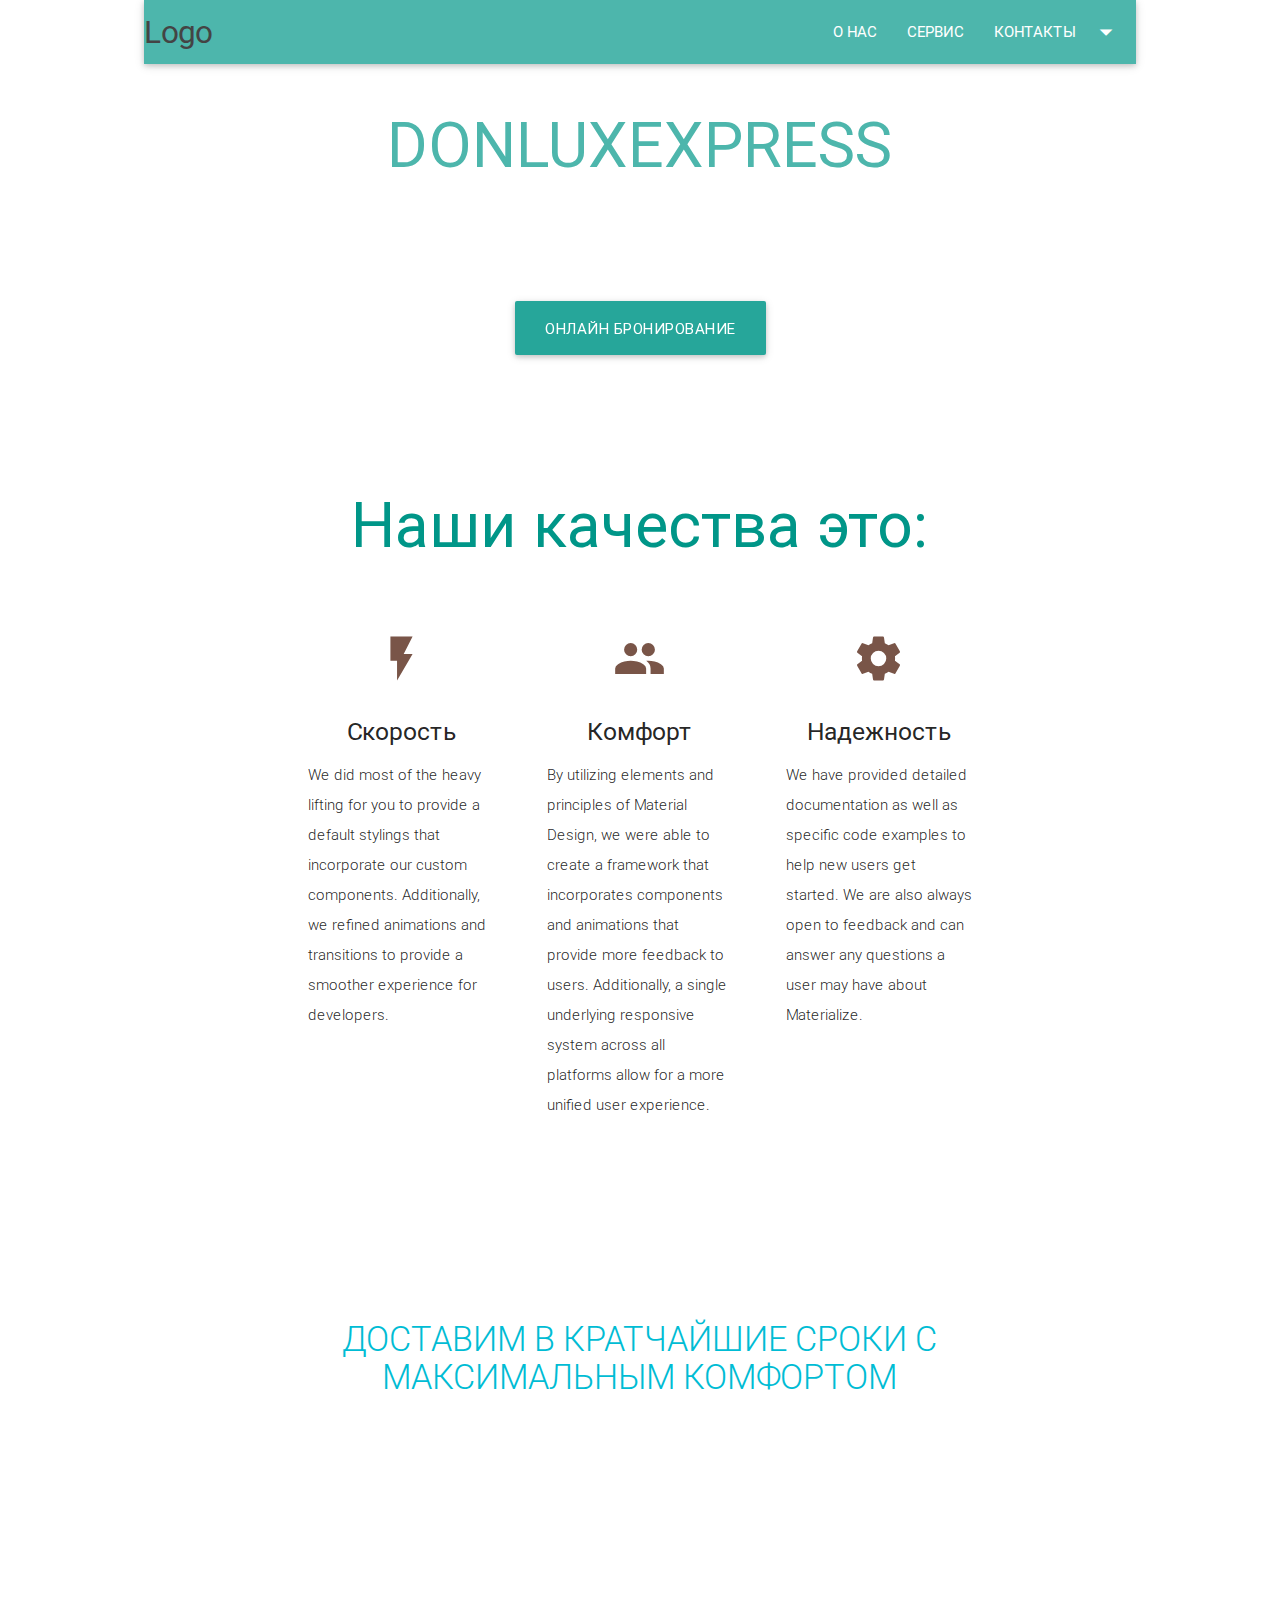
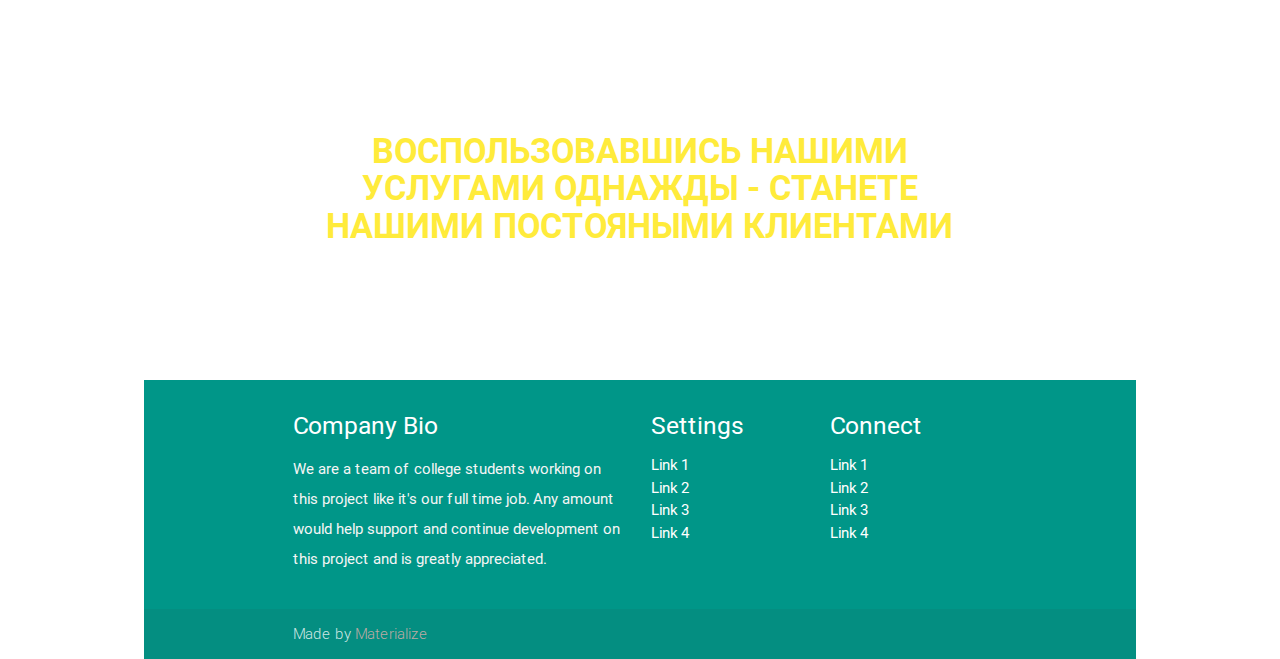
==== index.html @ cc069a34 "First commit" ====
<!DOCTYPE html>
<!DOCTYPE html>
<html lang="en">
<head>
  <meta http-equiv="Content-Type" content="text/html; charset=UTF-8"/>
  <meta name="viewport" content="width=device-width, initial-scale=1, maximum-scale=1.0, user-scalable=no"/>
  <title>Parallax Template - Materialize</title>

  <!-- CSS  -->
  <link href="https://fonts.googleapis.com/icon?family=Material+Icons" rel="stylesheet">
  <link href="css/materialize.css" type="text/css" rel="stylesheet" media="screen,projection"/>
  <link href="css/style.css" type="text/css" rel="stylesheet" media="screen,projection"/>
</head>
<body>
  <!-- Dropdown Structure -->
<ul id="dropdown1" class="dropdown-content">
  <li><a href="#!">Заказать звонок</a></li>
  <li><a href="#!">Наши контакты</a></li>
  <li class="divider"></li>
  <li><a href="#!">Наш оффис</a></li>
</ul>
<nav class="teal lighten-2">
  <div class="nav-wrapper">
    <a href="#!" class="brand-logo">Logo</a>
    <ul class="right hide-on-med-and-down">
      <li><a class="white-text" href="sass.html">О НАС</a></li>
      <li><a class="white-text" href="badges.html">СЕРВИС</a></li>
      <!-- Dropdown Trigger -->
      <li><a class="dropdown-button white-text" href="#!" data-activates="dropdown1">КОНТАКТЫ<i class="material-icons right">arrow_drop_down</i></a></li>
    </ul>
  </div>
</nav>

  <div id="index-banner" class="parallax-container">
    <div class="section no-pad-bot">
      <div class="container">
        <br><br>
        <h1 class="header center teal-text text-lighten-2">DONLUXEXPRESS</h1>
        <div class="row center">
          <h5 class="header col s12 light">
Комфортабельные пассажирские перевозки В Россию  из Донецка</h5>
        </div>
        <div class="row center">
          <a href="#" class="btn-large waves-effect waves-light teal lighten-1">ОНЛАЙН БРОНИРОВАНИЕ</a>
        </div>
        <br><br>

      </div>
    </div>
    <div class="parallax"><video id="video" muted autoplay loop  width="100%">
                            <source src="video/Пассажирские перевозки в Минске, Беларуси от BELBUS.mp4">
                        </video>
        </div>
    </div>


  <div class="container">
    <div class="section">
    <div class="row">
        <h1 class="center-align teal-text">Наши качества это:</h1>
    </div>

      <!--   Icon Section   -->
      <div class="row">
        <div class="col s12 m4 iconEff" >
          <div class="icon-block">
            <h2 class="center brown-text"><i class="material-icons">flash_on</i></h2>
            <h5 class="center">Скорость</h5>

            <p class="light">We did most of the heavy lifting for you to provide a default stylings that incorporate our custom components. Additionally, we refined animations and transitions to provide a smoother experience for developers.</p>
          </div>
        </div>

        <div class="col s12 m4 iconEff">
          <div class="icon-block">
            <h2 class="center brown-text"><i class="material-icons">group</i></h2>
            <h5 class="center">Комфорт</h5>

            <p class="light">By utilizing elements and principles of Material Design, we were able to create a framework that incorporates components and animations that provide more feedback to users. Additionally, a single underlying responsive system across all platforms allow for a more unified user experience.</p>
          </div>
        </div>

        <div class="col s12 m4 iconEff">
          <div class="icon-block">
            <h2 class="center brown-text"><i class="material-icons">settings</i></h2>
            <h5 class="center">Надежность</h5>

            <p class="light">We have provided detailed documentation as well as specific code examples to help new users get started. We are also always open to feedback and can answer any questions a user may have about Materialize.</p>
          </div>
        </div>
      </div>

    </div>
  </div>


  <div class="parallax-container valign-wrapper">
    <div class="section no-pad-bot">
      <div class="container">
        <div class="row center">
          <h4 class="header col s12 light cyan-text darken-4">ДОСТАВИМ В КРАТЧАЙШИЕ СРОКИ С МАКСИМАЛЬНЫМ КОМФОРТОМ</h4>
        </div>
      </div>
    </div>
    
    <div class="parallax "><img class="it" src="img/Mercedes.jpg" height="555" width="1280" alt="Unsplashed background img 2"></div>
    
    </div>

  <div class="container">
    <div class="section">

      <div class="row ">
        <div class="col s12 center " id="cont">
          <h3><i class="mdi-content-send brown-text"></i></h3>
          <h4 id="test" class="teal-text">Свяжитесь с нами</h4>
          <p class="left-align light">Lorem ipsum dolor sit amet, consectetur adipiscing elit. Nullam scelerisque id nunc nec volutpat. Etiam pellentesque tristique arcu, non consequat magna fermentum ac. Cras ut ultricies eros. Maecenas eros justo, ullamcorper a sapien id, viverra ultrices eros. Morbi sem neque, posuere et pretium eget, bibendum sollicitudin lacus. Aliquam eleifend sollicitudin diam, eu mattis nisl maximus sed. Nulla imperdiet semper molestie. Morbi massa odio, condimentum sed ipsum ac, gravida ultrices erat. Nullam eget dignissim mauris, non tristique erat. Vestibulum ante ipsum primis in faucibus orci luctus et ultrices posuere cubilia Curae;</p>
        </div>
      </div>

    </div>
  </div>


  <div class="parallax-container valign-wrapper">
    <div class="section no-pad-bot">
      <div class="container">
        <div class="row center">
          <h4 class="boldText header col s12 light yellow-text">ВОСПОЛЬЗОВАВШИСЬ НАШИМИ УСЛУГАМИ ОДНАЖДЫ - СТАНЕТЕ НАШИМИ ПОСТОЯНЫМИ КЛИЕНТАМИ</h4>
        </div>
      </div>
    </div>
    <div class="parallax"><img class="it1" src="img/043.jpg" height="479" width="1094" alt="Unsplashed background img 3"></div>
  </div>

  <footer class="page-footer teal">
    <div class="container">
      <div class="row">
        <div class="col l6 s12">
          <h5 class="white-text">Company Bio</h5>
          <p class="grey-text text-lighten-4">We are a team of college students working on this project like it's our full time job. Any amount would help support and continue development on this project and is greatly appreciated.</p>


        </div>
        <div class="col l3 s12">
          <h5 class="white-text">Settings</h5>
          <ul>
            <li><a class="white-text" href="#!">Link 1</a></li>
            <li><a class="white-text" href="#!">Link 2</a></li>
            <li><a class="white-text" href="#!">Link 3</a></li>
            <li><a class="white-text" href="#!">Link 4</a></li>
          </ul>
        </div>
        <div class="col l3 s12">
          <h5 class="white-text">Connect</h5>
          <ul>
            <li><a class="white-text" href="#!">Link 1</a></li>
            <li><a class="white-text" href="#!">Link 2</a></li>
            <li><a class="white-text" href="#!">Link 3</a></li>
            <li><a class="white-text" href="#!">Link 4</a></li>
          </ul>
        </div>
      </div>
    </div>
    <div class="footer-copyright test">
      <div class="container">
      Made by <a class="brown-text text-lighten-3" href="http://materializecss.com">Materialize</a>
      </div>
    </div>
  </footer>


  <!--  Scripts-->
  <script src="https://ajax.googleapis.com/ajax/libs/jquery/2.1.3/jquery.min.js"></script>
  <script src="js/materialize.js"></script>
  <script src="js/init.js"></script>
    <script>
         var options = [
    // {selector: '#video', offset: 10, callback: 'Materialize.fadeInImage("#video")' },
    {selector: '.it1', offset: 700, callback: 'Materialize.fadeInImage(".it1")' },
    {selector: '#cont', offset: 100, callback: '$("#cont").slideDown(1000)' },
    {selector: '.it', offset: 400, callback: 'Materialize.fadeInImage(".it")' }
  ];
  Materialize.scrollFire(options);
    </script>
  </body>
</html>
---- css/style.css ----
/* Custom Stylesheet */
/**
 * Use this file to override Materialize files so you can update
 * the core Materialize files in the future
 *
 * Made By MaterializeCSS.com
 */
body{
  max-width: 992px;
  width: 100%;
  margin: 0 auto;
}
nav ul a,
nav .brand-logo {
  color: #444;
}

p {
  line-height: 2rem;
}

.button-collapse {
  color: #26a69a;
}
.boldText{
  font-weight: bold;
}
.parallax-container {
  min-height: 380px;
  line-height: 0;
  height: auto;
  color: rgba(255,255,255,.9);
}
  .parallax-container .section {
    width: 100%;
  }
img{
  opacity: 0;
}
/*video{
  opacity: 0;
}*/

@media only screen and (max-width : 992px) {
  .parallax-container .section {
    position: absolute;
    top: 40%;
  }
  #index-banner .section {
    top: 10%;
  }


}
#cont{
  display: none;
}
@media only screen and (max-width : 600px) {
  #index-banner .section {
    top: 0;
  }
}

.icon-block {
  padding: 0 15px;
}
.icon-block .material-icons {
  font-size: inherit;
}

footer.page-footer {
  margin: 0;
}
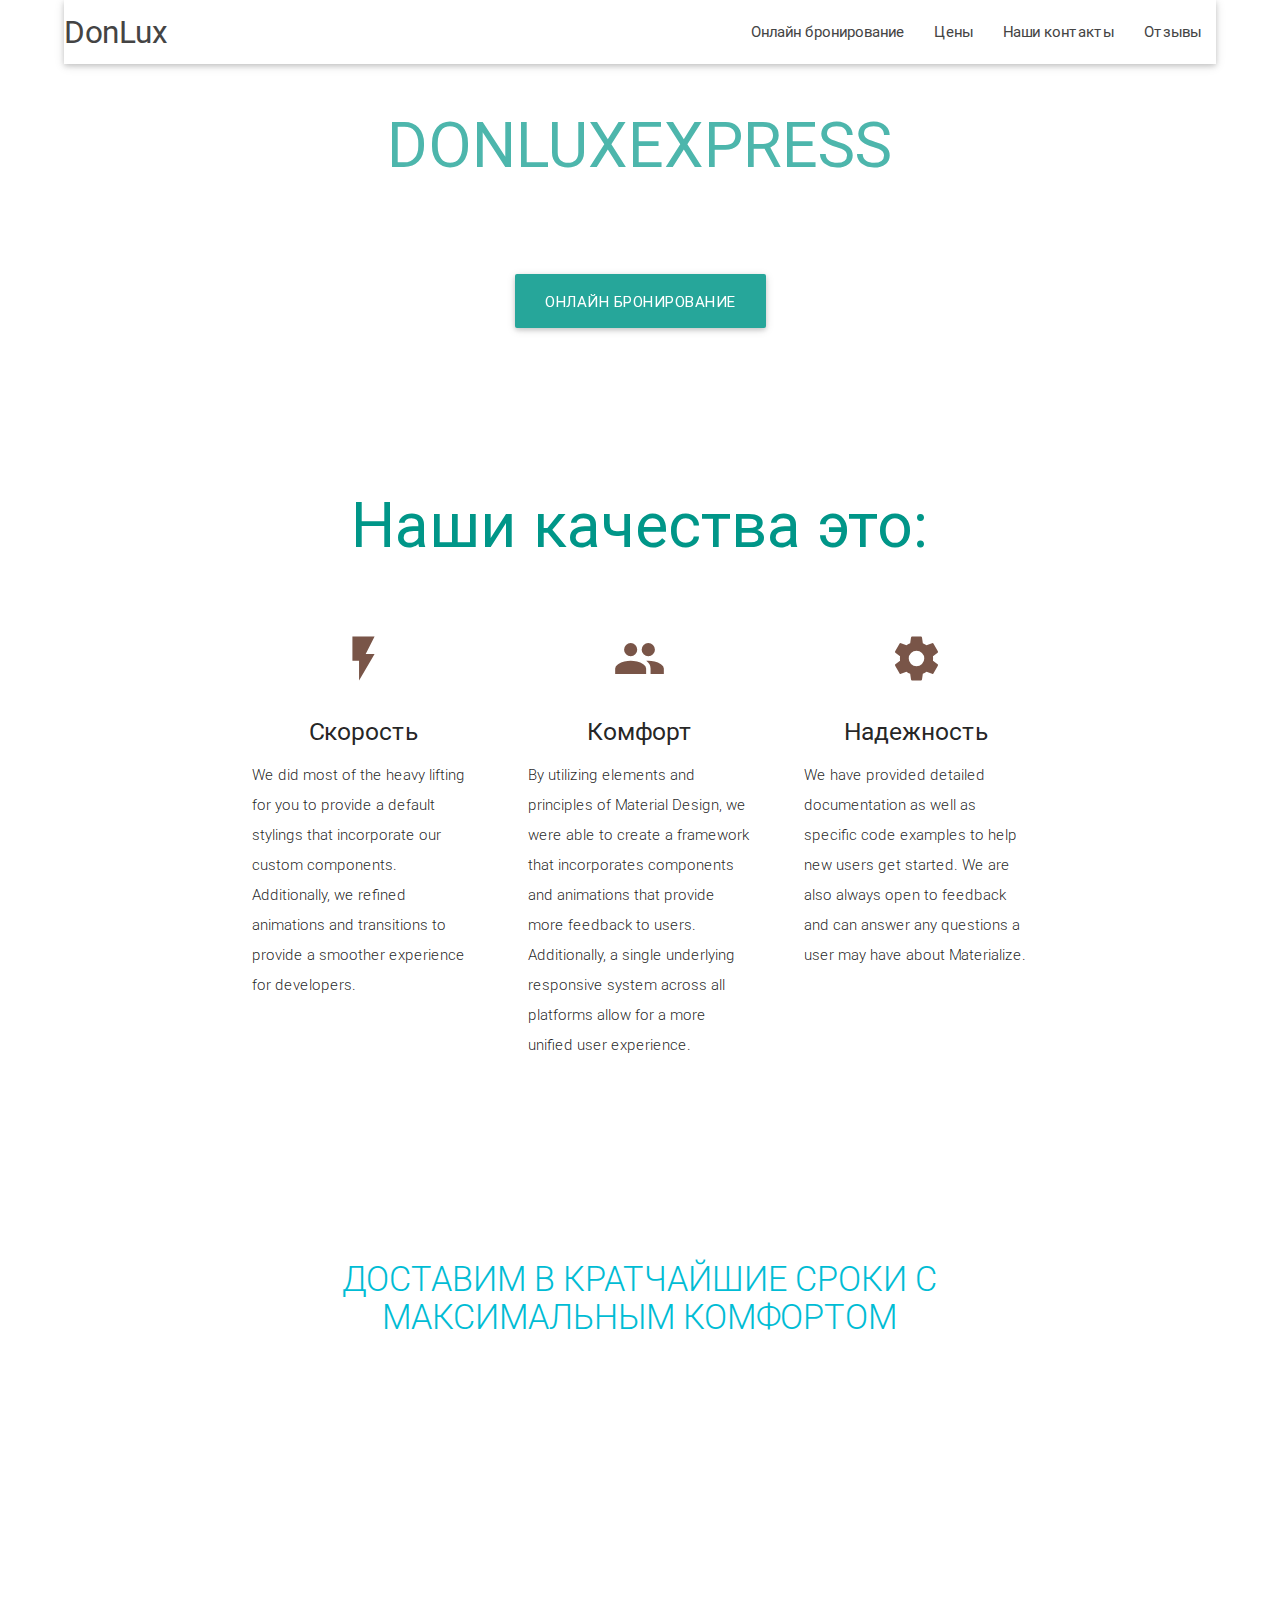
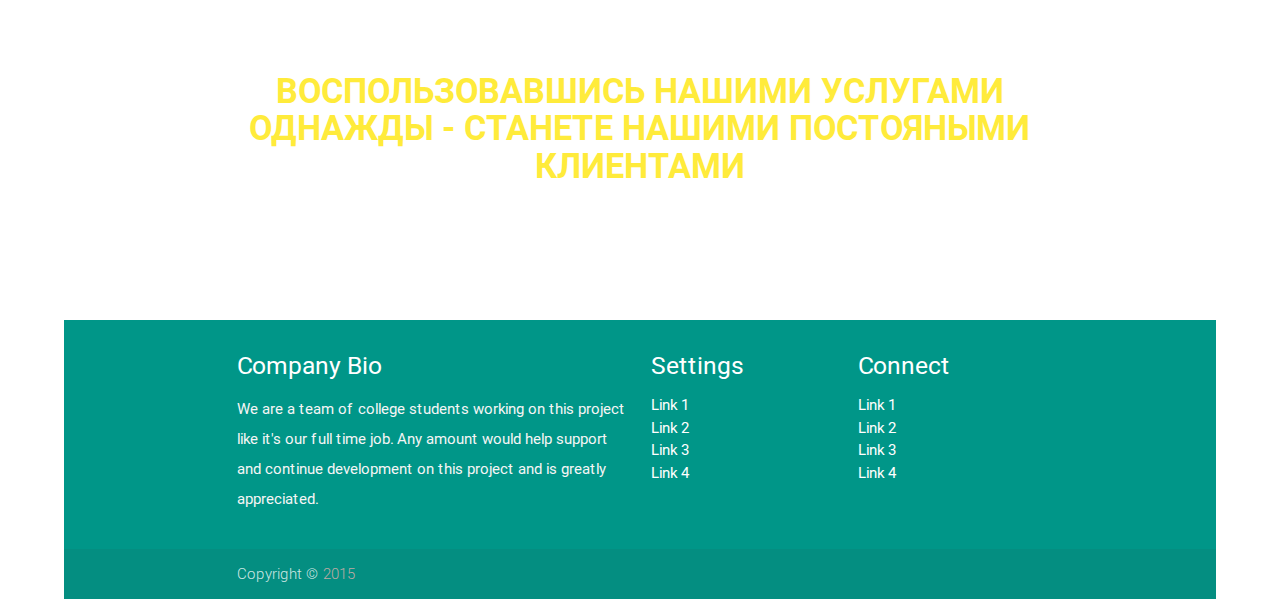
==== commit 637138a3: "fixed bags" ====
--- a/index.html
+++ b/index.html
@@ -1,4 +1,3 @@
-<!DOCTYPE html>
 <!DOCTYPE html>
 <html lang="en">
 <head>
@@ -11,25 +10,27 @@
   <link href="css/materialize.css" type="text/css" rel="stylesheet" media="screen,projection"/>
   <link href="css/style.css" type="text/css" rel="stylesheet" media="screen,projection"/>
 </head>
-<body>
+<body><div class="wrapper">
   <!-- Dropdown Structure -->
-<ul id="dropdown1" class="dropdown-content">
-  <li><a href="#!">Заказать звонок</a></li>
-  <li><a href="#!">Наши контакты</a></li>
-  <li class="divider"></li>
-  <li><a href="#!">Наш оффис</a></li>
-</ul>
-<nav class="teal lighten-2">
-  <div class="nav-wrapper">
-    <a href="#!" class="brand-logo">Logo</a>
-    <ul class="right hide-on-med-and-down">
-      <li><a class="white-text" href="sass.html">О НАС</a></li>
-      <li><a class="white-text" href="badges.html">СЕРВИС</a></li>
-      <!-- Dropdown Trigger -->
-      <li><a class="dropdown-button white-text" href="#!" data-activates="dropdown1">КОНТАКТЫ<i class="material-icons right">arrow_drop_down</i></a></li>
-    </ul>
-  </div>
-</nav>
+  <nav class="white" role="navigation">
+    <div class="nav-wrapper">
+      <a id="logo-container" href="#" class="brand-logo">DonLux</a>
+      <ul class="right hide-on-med-and-down">
+        <li><a href="#">Онлайн бронирование</a></li>
+        <li><a href="#">Цены</a></li>
+        <li><a href="#!">Наши контакты</a></li>
+        <li><a href="#">Отзывы</a></li>
+      </ul>
+
+      <ul id="nav-mobile" class="side-nav">
+        <li><a href="#">Онлайн бронирование</a></li>
+        <li><a href="#!">Наши контакты</a></li>
+        <li><a href="#">Цены</a></li>
+        <li><a href="#">Отзывы</a></li>
+      </ul>
+      <a href="#" data-activates="nav-mobile" class="button-collapse"><i class="material-icons">menu</i></a>
+    </div>
+  </nav>
 
   <div id="index-banner" class="parallax-container">
     <div class="section no-pad-bot">
@@ -164,24 +165,15 @@
     </div>
     <div class="footer-copyright test">
       <div class="container">
-      Made by <a class="brown-text text-lighten-3" href="http://materializecss.com">Materialize</a>
+      Copyright &copy; <span class="brown-text text-lighten-3">2015</span>
       </div>
     </div>
   </footer>
-
+</div>
 
   <!--  Scripts-->
   <script src="https://ajax.googleapis.com/ajax/libs/jquery/2.1.3/jquery.min.js"></script>
   <script src="js/materialize.js"></script>
   <script src="js/init.js"></script>
-    <script>
-         var options = [
-    // {selector: '#video', offset: 10, callback: 'Materialize.fadeInImage("#video")' },
-    {selector: '.it1', offset: 700, callback: 'Materialize.fadeInImage(".it1")' },
-    {selector: '#cont', offset: 100, callback: '$("#cont").slideDown(1000)' },
-    {selector: '.it', offset: 400, callback: 'Materialize.fadeInImage(".it")' }
-  ];
-  Materialize.scrollFire(options);
-    </script>
   </body>
 </html>
--- a/css/style.css
+++ b/css/style.css
@@ -5,11 +5,11 @@
  *
  * Made By MaterializeCSS.com
  */
-body{
-  max-width: 992px;
-  width: 100%;
+.wrapper{
+  max-width: 1200px;
   margin: 0 auto;
 }
+
 nav ul a,
 nav .brand-logo {
   color: #444;
@@ -34,12 +34,16 @@
   .parallax-container .section {
     width: 100%;
   }
+
 img{
   opacity: 0;
 }
-/*video{
-  opacity: 0;
-}*/
+
+@media only screen and (min-width : 993px) {
+  .wrapper{
+    width: 90%;
+  }
+}
 
 @media only screen and (max-width : 992px) {
   .parallax-container .section {
@@ -49,12 +53,16 @@
   #index-banner .section {
     top: 10%;
   }
-
+  .nav-wrapper{
+    margin-left: 5%;
+  }
 
 }
+
 #cont{
   display: none;
 }
+
 @media only screen and (max-width : 600px) {
   #index-banner .section {
     top: 0;
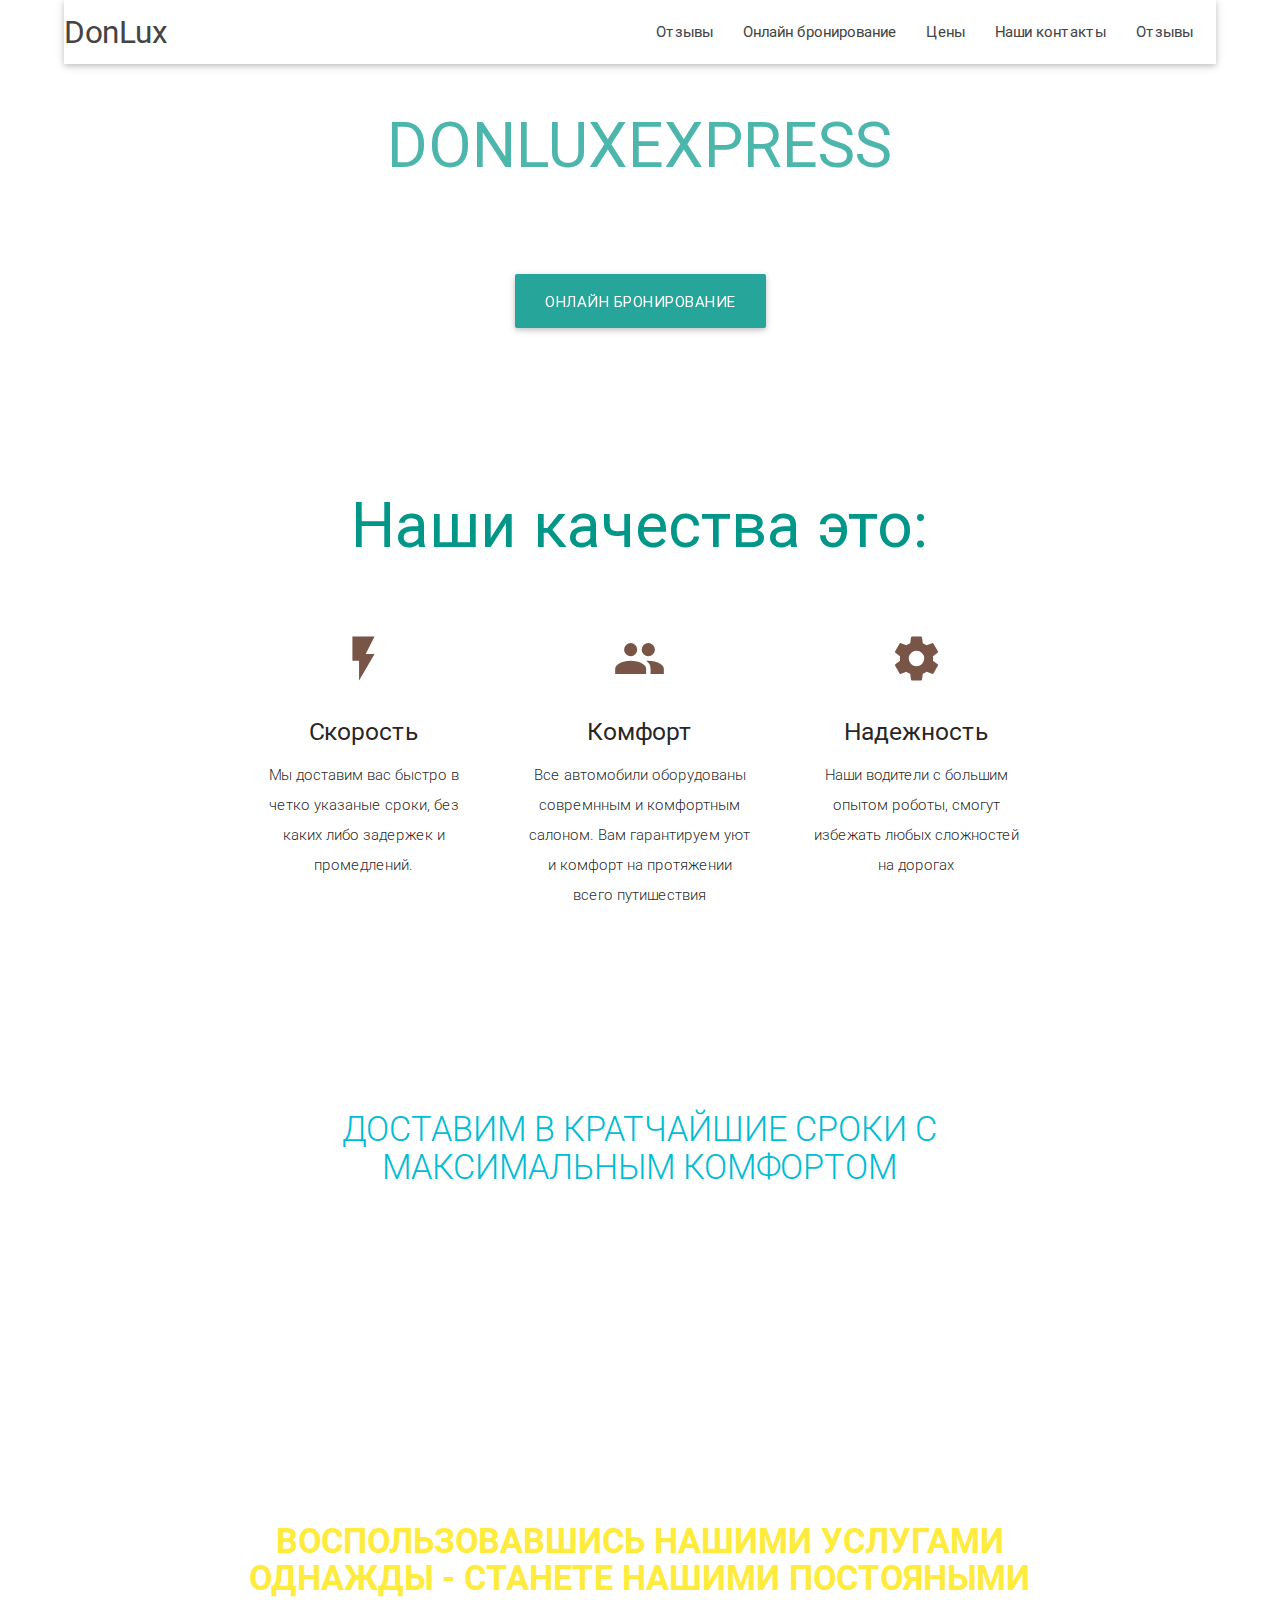
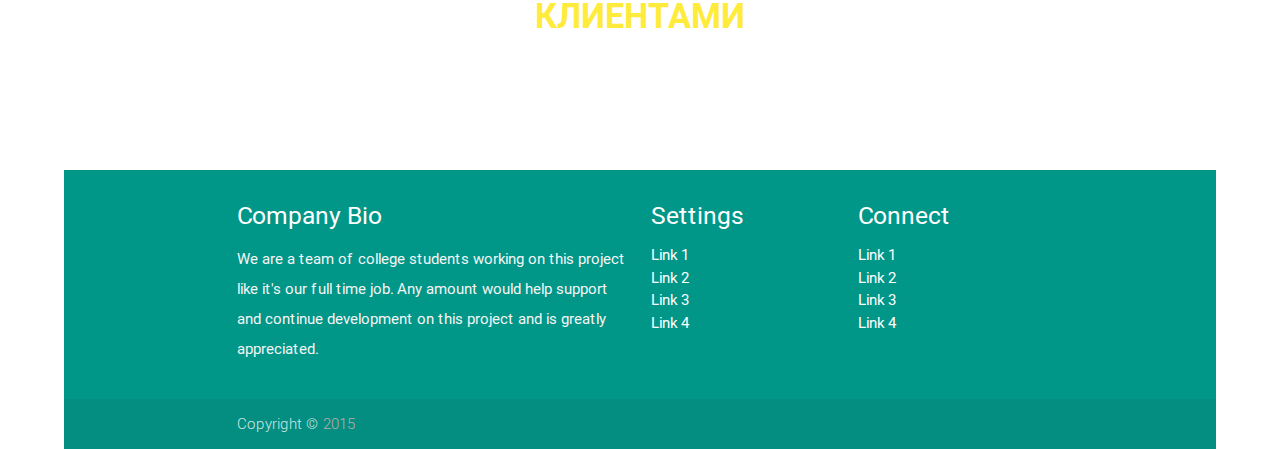
==== commit e6acbb1c: "Add reviews" ====
--- a/index.html
+++ b/index.html
@@ -3,7 +3,7 @@
 <head>
   <meta http-equiv="Content-Type" content="text/html; charset=UTF-8"/>
   <meta name="viewport" content="width=device-width, initial-scale=1, maximum-scale=1.0, user-scalable=no"/>
-  <title>Parallax Template - Materialize</title>
+  <title>DonLux</title>
 
   <!-- CSS  -->
   <link href="https://fonts.googleapis.com/icon?family=Material+Icons" rel="stylesheet">
@@ -16,13 +16,15 @@
     <div class="nav-wrapper">
       <a id="logo-container" href="#" class="brand-logo">DonLux</a>
       <ul class="right hide-on-med-and-down">
-        <li><a href="#">Онлайн бронирование</a></li>
+        <li><a href="pages/reviews.html">Отзывы</a></li>
+        <li><a href="#">Онлайн бронирование</a></li>s
         <li><a href="#">Цены</a></li>
         <li><a href="#!">Наши контакты</a></li>
         <li><a href="#">Отзывы</a></li>
       </ul>
 
       <ul id="nav-mobile" class="side-nav">
+        <li><a href="pages/reviews.html">Отзывы</a></li>
         <li><a href="#">Онлайн бронирование</a></li>
         <li><a href="#!">Наши контакты</a></li>
         <li><a href="#">Цены</a></li>
@@ -68,7 +70,7 @@
             <h2 class="center brown-text"><i class="material-icons">flash_on</i></h2>
             <h5 class="center">Скорость</h5>
 
-            <p class="light">We did most of the heavy lifting for you to provide a default stylings that incorporate our custom components. Additionally, we refined animations and transitions to provide a smoother experience for developers.</p>
+            <p class="light center">Мы доставим вас быстро в четко указаные сроки, без каких либо задержек и промедлений.</p>
           </div>
         </div>
 
@@ -77,7 +79,7 @@
             <h2 class="center brown-text"><i class="material-icons">group</i></h2>
             <h5 class="center">Комфорт</h5>
 
-            <p class="light">By utilizing elements and principles of Material Design, we were able to create a framework that incorporates components and animations that provide more feedback to users. Additionally, a single underlying responsive system across all platforms allow for a more unified user experience.</p>
+            <p class="light center">Все автомобили оборудованы совремнным и комфортным салоном. Вам гарантируем уют и комфорт на протяжении всего путишествия</p>
           </div>
         </div>
 
@@ -86,7 +88,7 @@
             <h2 class="center brown-text"><i class="material-icons">settings</i></h2>
             <h5 class="center">Надежность</h5>
 
-            <p class="light">We have provided detailed documentation as well as specific code examples to help new users get started. We are also always open to feedback and can answer any questions a user may have about Materialize.</p>
+            <p class="light center">Наши водители с большим опытом роботы, смогут избежать любых сложностей на дорогах</p>
           </div>
         </div>
       </div>
@@ -115,7 +117,7 @@
         <div class="col s12 center " id="cont">
           <h3><i class="mdi-content-send brown-text"></i></h3>
           <h4 id="test" class="teal-text">Свяжитесь с нами</h4>
-          <p class="left-align light">Lorem ipsum dolor sit amet, consectetur adipiscing elit. Nullam scelerisque id nunc nec volutpat. Etiam pellentesque tristique arcu, non consequat magna fermentum ac. Cras ut ultricies eros. Maecenas eros justo, ullamcorper a sapien id, viverra ultrices eros. Morbi sem neque, posuere et pretium eget, bibendum sollicitudin lacus. Aliquam eleifend sollicitudin diam, eu mattis nisl maximus sed. Nulla imperdiet semper molestie. Morbi massa odio, condimentum sed ipsum ac, gravida ultrices erat. Nullam eget dignissim mauris, non tristique erat. Vestibulum ante ipsum primis in faucibus orci luctus et ultrices posuere cubilia Curae;</p>
+          <p class="left-align light">Заказ мест производится по телефону!Бронирование мест и консультация НЕ РАНЕЕ ЧЕМ ЗА 3 ДНЯ с 09:00 до 21:00 !</p>
         </div>
       </div>
 
@@ -163,7 +165,7 @@
         </div>
       </div>
     </div>
-    <div class="footer-copyright test">
+    <div class="footer-copyright  dsf test ">
       <div class="container">
       Copyright &copy; <span class="brown-text text-lighten-3">2015</span>
       </div>
--- a/css/style.css
+++ b/css/style.css
@@ -78,4 +78,25 @@
 
 footer.page-footer {
   margin: 0;
+}
+.textArea{
+  position: relative;
+  left: 8px;
+  margin-bottom: 0;
+}
+.reviews{
+  position: relative;
+  left: 50px;
+}
+.setPickForm{
+  border: none;
+  border-bottom: 1px solid #000;
+  width: 91%;
+}
+.setIconForm{
+  left:-31px;
+  top:-20px;
+}
+.formWrap{
+  margin-bottom: 20px;
 }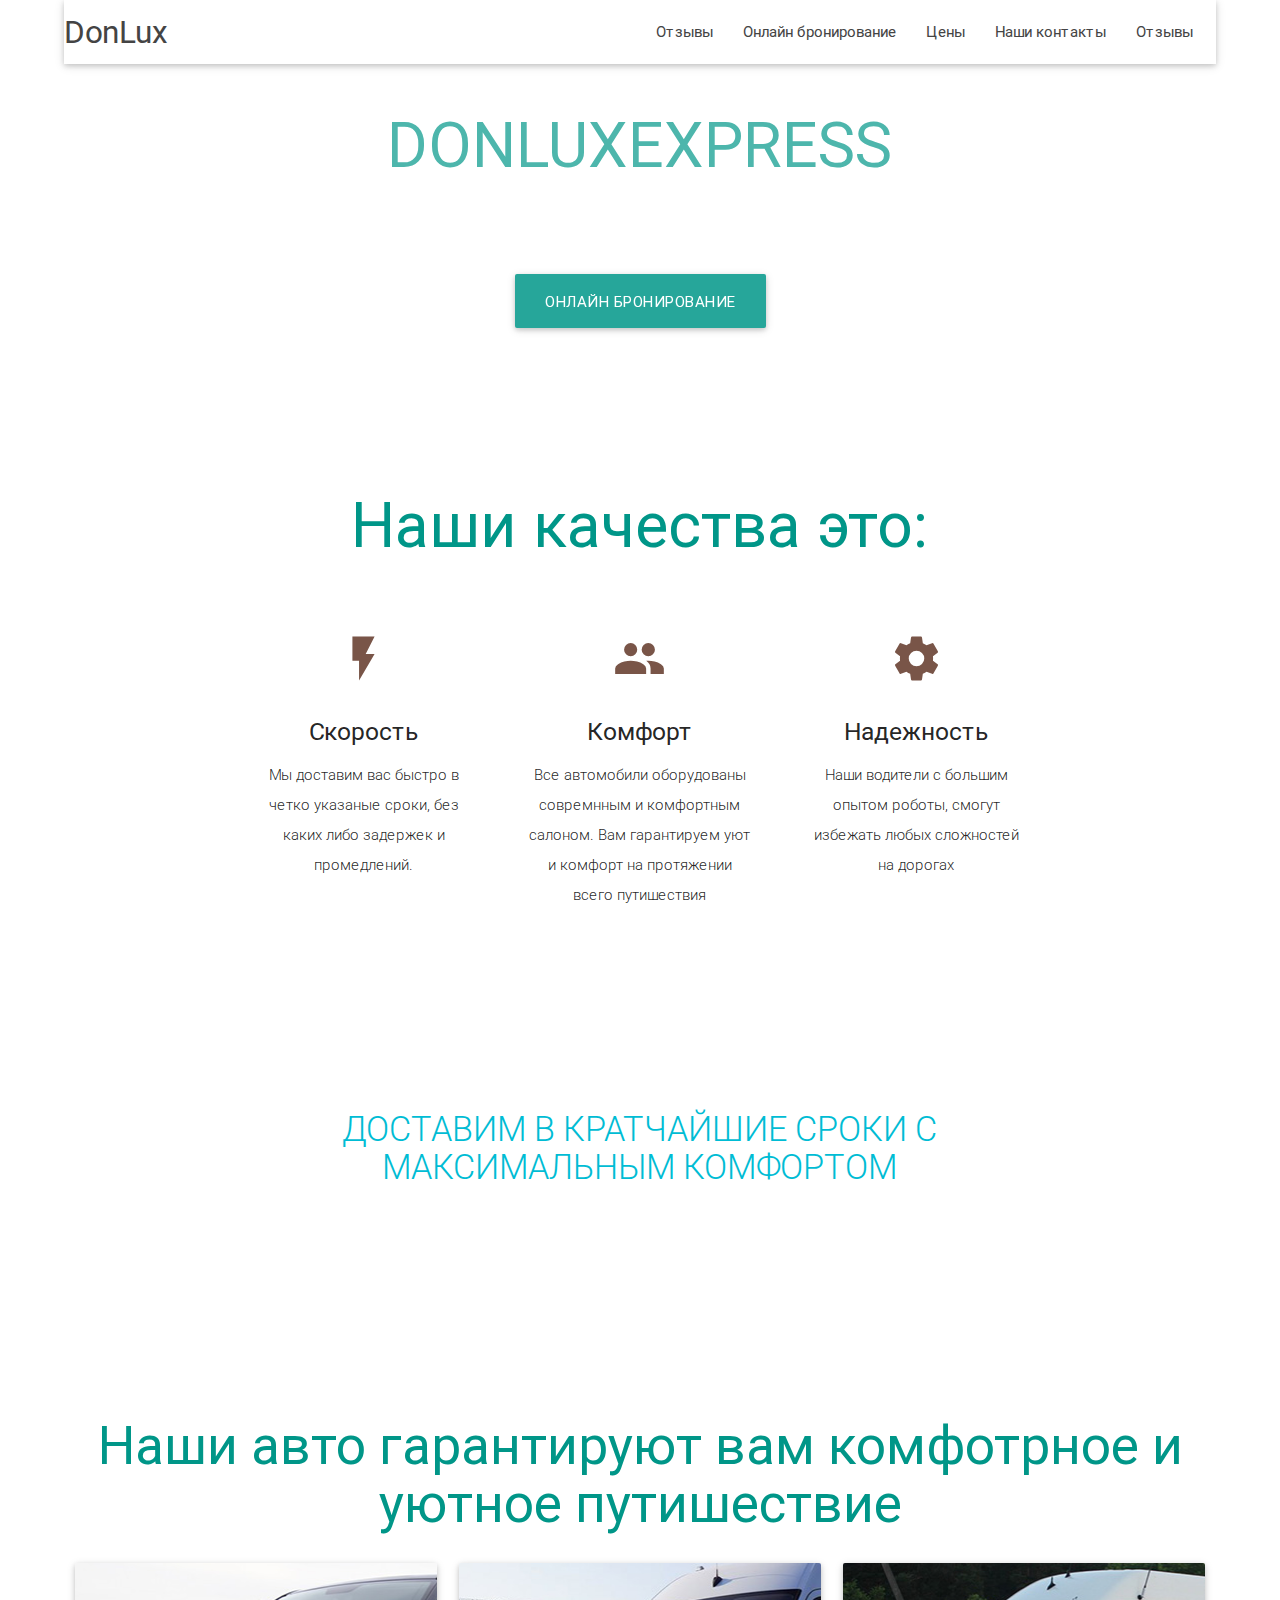
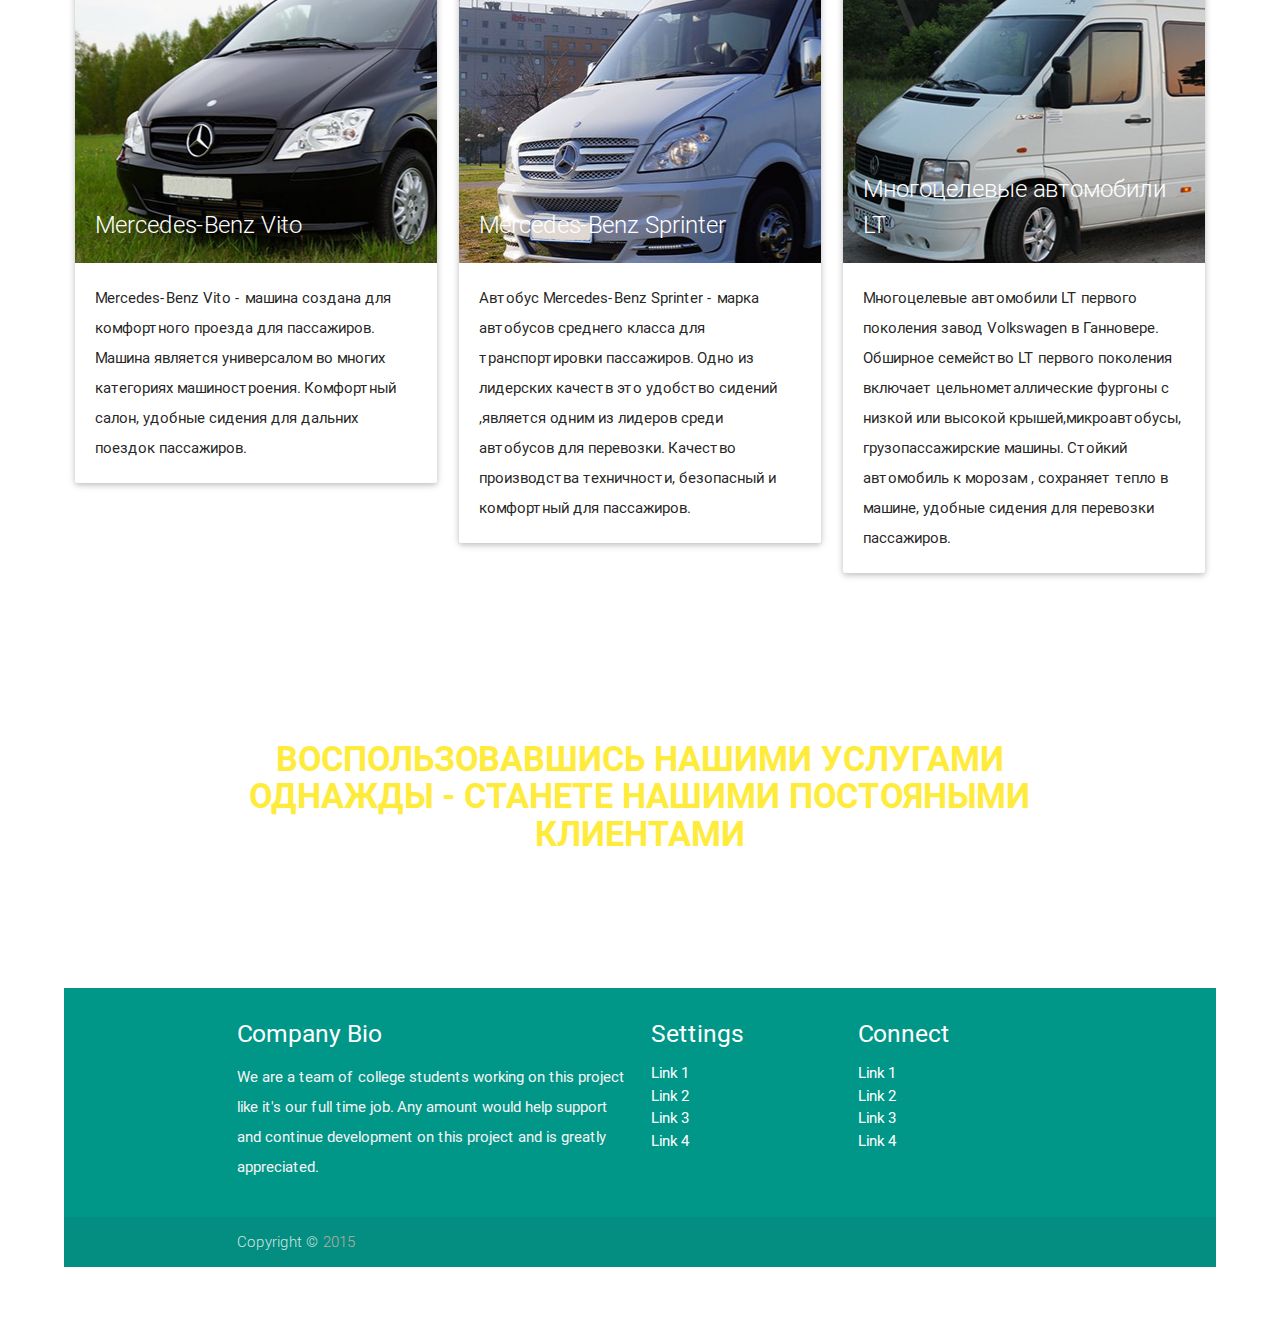
==== commit eb54e7f0: "The Video have cut and added Cars" ====
--- a/index.html
+++ b/index.html
@@ -9,12 +9,13 @@
   <link href="https://fonts.googleapis.com/icon?family=Material+Icons" rel="stylesheet">
   <link href="css/materialize.css" type="text/css" rel="stylesheet" media="screen,projection"/>
   <link href="css/style.css" type="text/css" rel="stylesheet" media="screen,projection"/>
+  <link rel="stylesheet" href="bower_components/normalize.css">
 </head>
 <body><div class="wrapper">
   <!-- Dropdown Structure -->
   <nav class="white" role="navigation">
     <div class="nav-wrapper">
-      <a id="logo-container" href="#" class="brand-logo">DonLux</a>
+      <a id="logo-container" href="index.html" class="brand-logo">DonLux</a>
       <ul class="right hide-on-med-and-down">
         <li><a href="pages/reviews.html">Отзывы</a></li>
         <li><a href="#">Онлайн бронирование</a></li>s
@@ -51,7 +52,7 @@
       </div>
     </div>
     <div class="parallax"><video id="video" muted autoplay loop  width="100%">
-                            <source src="video/Пассажирские перевозки в Минске, Беларуси от BELBUS.mp4">
+                            <source src="video/mainVideo.mp4">
                         </video>
         </div>
     </div>
@@ -123,6 +124,48 @@
 
     </div>
   </div>
+  
+    <div class="row zoomingConteiner">
+      <h2 class=" teal-text center-align" >Наши авто гарантируют вам комфотрное и уютное путишествие</h2>
+      <div class="col s12 m4">
+        <div class="card">
+          <div class="card-image img-car zoomTarget" data-targetsize="0.4" data-closeclick="true" data-duration="1600"> 
+            <span class="card-title">Mercedes-Benz Vito</span>
+          </div>
+          <div class="card-content">
+            <p>Mercedes-Benz Vito - машина создана для комфортного проезда для пассажиров. Машина является универсалом во многих категориях машиностроения. Комфортный салон, удобные сидения для дальних поездок пассажиров. </p>
+          </div>
+        </div>
+      </div>
+
+      <div class="col s12 m4">
+        <div class="card">
+          <div class="card-image img-car2 zoomTarget" data-targetsize="0.4" 
+          data-closeclick="true" data-duration="1600">
+            
+            <span class="card-title">Mercedes-Benz Sprinter</span>
+          </div>
+          <div class="card-content">
+            <p>Автобус Mercedes-Benz Sprinter - марка автобусов среднего класса для транспортировки  пассажиров.
+ Одно из лидерских качеств это удобство сидений ,является одним из лидеров  среди автобусов для перевозки. Качество производства техничности, безопасный и комфортный для пассажиров.</p>
+            </div>
+          </div>
+        </div>
+
+        <div class="col s12 m4">
+        <div class="card">
+          <div class="card-image img-car3 zoomTarget" data-targetsize="0.4" data-closeclick="true" data-duration="1600">
+            <span class="card-title">Многоцелевые автомобили LT</span>
+          </div>
+          <div class="card-content">
+            <p>Многоцелевые автомобили LT первого поколения завод Volkswagen в Ганновере. Обширное семейство LT первого поколения включает цельнометаллические фургоны с низкой или высокой крышей,микроавтобусы, грузопассажирские машины.  Стойкий автомобиль к морозам , сохраняет тепло в машине, удобные сидения  для перевозки пассажиров.</p>
+            </div>
+          </div>
+        </div>
+
+      
+    </div>
+  
 
 
   <div class="parallax-container valign-wrapper">
@@ -175,6 +218,8 @@
 
   <!--  Scripts-->
   <script src="https://ajax.googleapis.com/ajax/libs/jquery/2.1.3/jquery.min.js"></script>
+  <script src="js/jquery.zoomooz.min.js"></script>
+  <script src="jquery.zoomooz.js"></script>
   <script src="js/materialize.js"></script>
   <script src="js/init.js"></script>
   </body>
--- a/css/style.css
+++ b/css/style.css
@@ -99,4 +99,33 @@
 }
 .formWrap{
   margin-bottom: 20px;
+}
+.users-coment{
+  position: absolute;
+  left: 10px;
+}
+.comments{
+  display: block;
+
+}
+.comment-list{
+  display: none;
+}
+.img-car{
+  background: url(../img/buss5.jpg);
+  height: 300px;
+}
+.img-car2{
+  background: url(../img/buss3.jpg);
+  height: 300px;
+}
+.img-car3{
+  background: url(../img/buss4.jpg);
+  height: 300px;
+}
+.testBox{
+  background: #390;
+  height: 200px;
+  text-align: center;
+  line-height: 200px;
 }